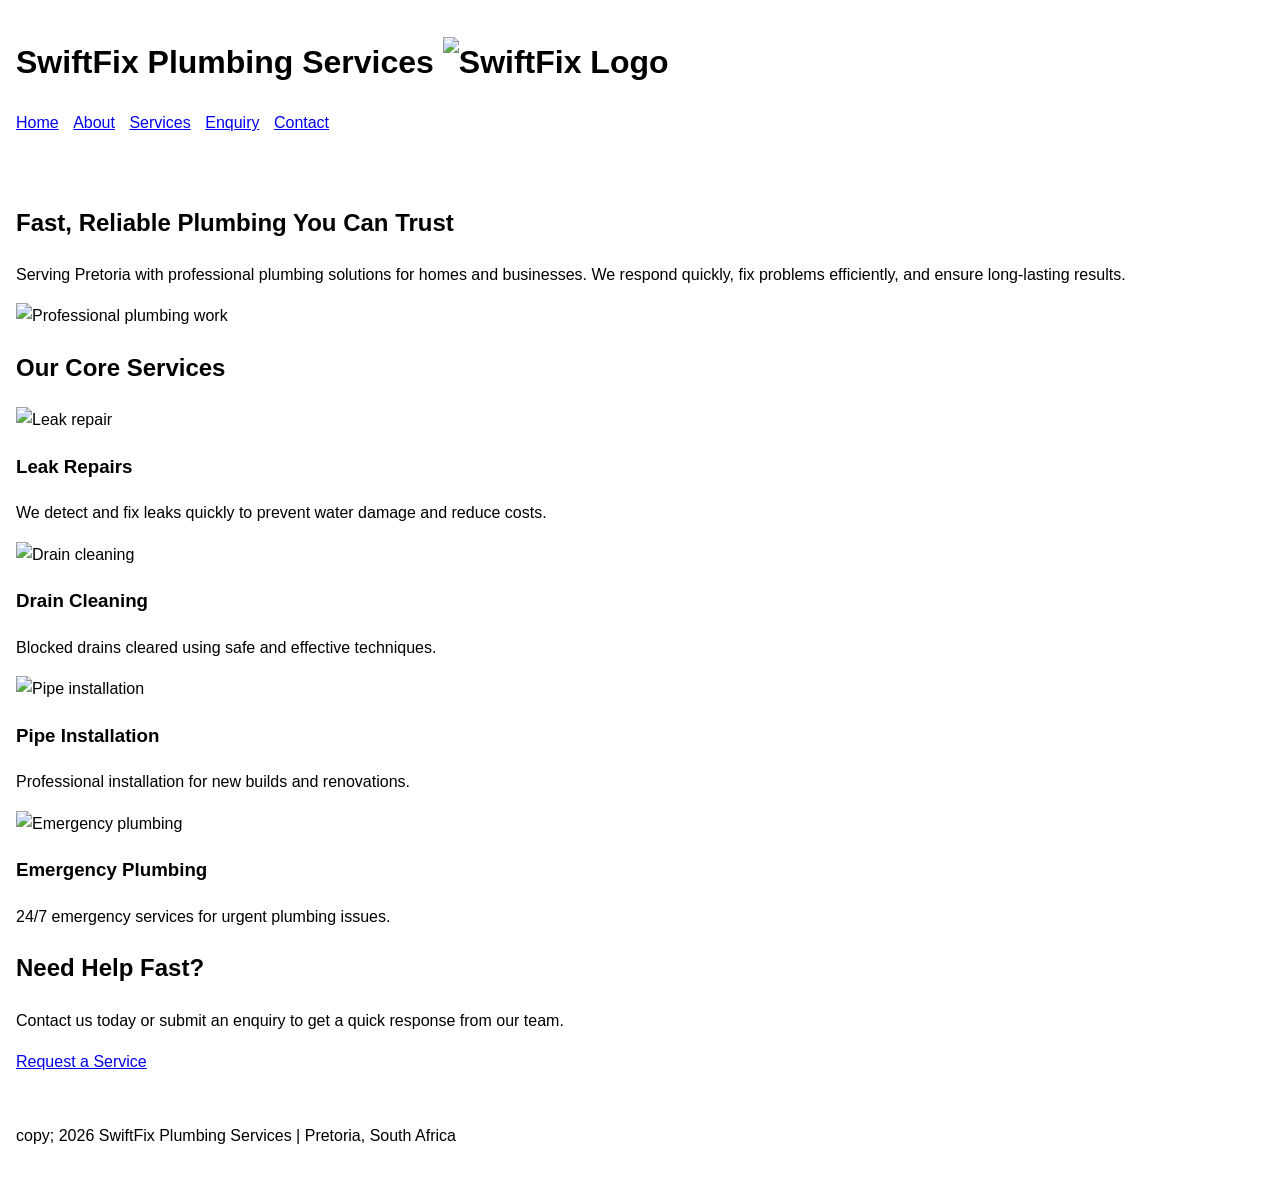
==== index.html @ f09e8095 "second website commit: Add HTML pages, CSS, and JavaScript" ====
<!DOCTYPE html>
<html lang="en">
<head>
    <!-- Meta setup for responsiveness and character encoding -->
    <meta charset="UTF-8">
    <meta name="viewport" content="width=device-width, initial-scale=1.0">
    <title>SwiftFix Plumbing Services</title>
    <!-- CSS will be added in Part 2 -->
    <link rel="stylesheet" href="css/style.css">
</head>

<body>

<!-- ===== HEADER SECTION ===== -->
<header>
    <h1>SwiftFix Plumbing Services <img src="https://images.unsplash.com/photo-1621905251189-08b45d6a269e?w=50&h=50&fit=crop&auto=format" alt="SwiftFix Logo"></h1>
    
    <nav>
        <ul>
            <li><a href="index.html">Home</a></li>
            <li><a href="about.html">About</a></li>
            <li><a href="services.html">Services</a></li>
            <li><a href="enquiry.html">Enquiry</a></li>
            <li><a href="contact.html">Contact</a></li>
        </ul>
    </nav>

</header>

<!-- ===== MAIN CONTENT ===== -->
<main>

    <!-- Hero Section -->
    <section>
        <h2>Fast, Reliable Plumbing You Can Trust</h2>
        <p>Serving Pretoria with professional plumbing solutions for homes and businesses. We respond quickly, fix problems efficiently, and ensure long-lasting results.</p>
        <img src="https://images.unsplash.com/photo-1621905252507-b35492cc74b4?w=600&h=400&fit=crop&auto=format" alt="Professional plumbing work">
    </section>

    <!-- Services Overview -->
    <section>
        <h2>Our Core Services</h2>
        <article>
            <img src="https://images.unsplash.com/photo-1581578731548-c64695cc6952?w=200&h=150&fit=crop&auto=format" alt="Leak repair">
            <h3>Leak Repairs</h3>
            <p>We detect and fix leaks quickly to prevent water damage and reduce costs.</p>
        </article>

        <article>
            <img src="https://images.unsplash.com/photo-1558618047-3c8c76ca7d13?w=200&h=150&fit=crop&auto=format" alt="Drain cleaning">
            <h3>Drain Cleaning</h3>
            <p>Blocked drains cleared using safe and effective techniques.</p>
        </article>

        <article>
            <img src="https://images.unsplash.com/photo-1621905251189-08b45d6a269e?w=200&h=150&fit=crop&auto=format" alt="Pipe installation">
            <h3>Pipe Installation</h3>
            <p>Professional installation for new builds and renovations.</p>
        </article>

        <article>
            <img src="https://images.unsplash.com/photo-1558618666-fcd25c85cd64?w=200&h=150&fit=crop&auto=format" alt="Emergency plumbing">
            <h3>Emergency Plumbing</h3>
            <p>24/7 emergency services for urgent plumbing issues.</p>
        </article>
    </section>

    <!-- Call to Action -->
    <section>
        <h2>Need Help Fast?</h2>
        <p>Contact us today or submit an enquiry to get a quick response from our team.</p>
        <a href="enquiry.html">Request a Service</a>
    </section>

</main>

<!-- ===== FOOTER ===== -->
<footer>
    <p> copy; 2026 SwiftFix Plumbing Services | Pretoria, South Africa</p>
</footer>

<!-- JS will be added in Part 3 -->
<script src="js/script.js"></script>
</body>
</html>
---- css/style.css ----
/* Part 2 will contain full styling. Keeping minimal resets for Part 1 */
* { box-sizing: border-box; }
body { font-family: Arial, sans-serif; margin: 0; line-height: 1.6; }
header, footer { padding: 1rem; }
nav ul { list-style: none; padding: 0; }
nav li { display: inline-block; margin-right: 10px; }
main { padding: 1rem; }
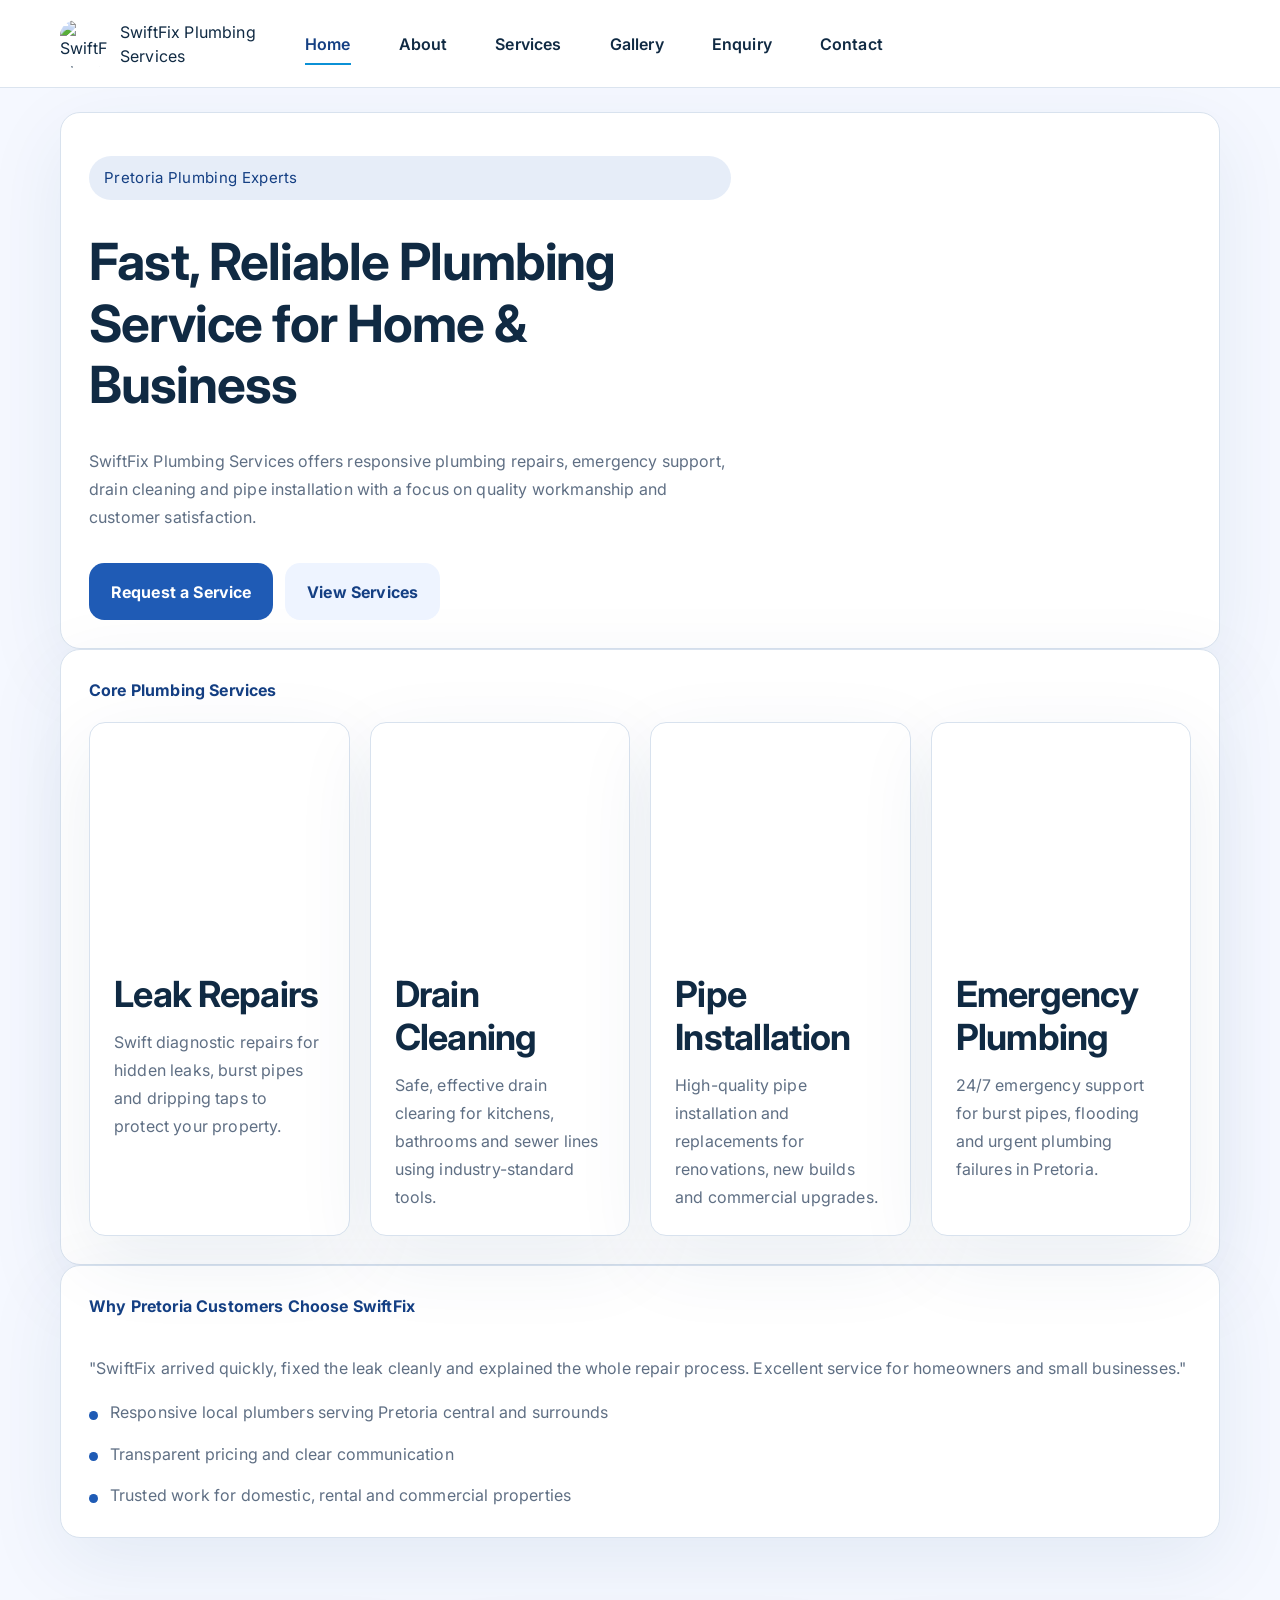
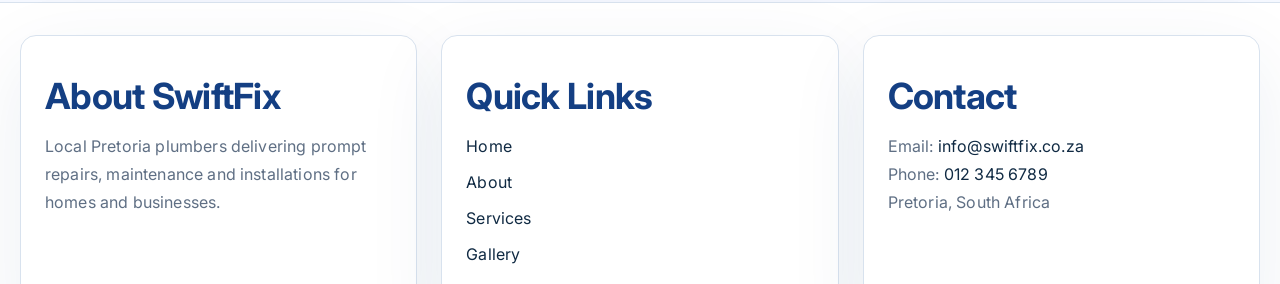
==== commit 02d2a154: "feat(part2): Implement complete CSS styling with responsive design and gallery page Part 2 Requireme" ====
--- a/index.html
+++ b/index.html
@@ -1,85 +1,130 @@
 <!DOCTYPE html>
 <html lang="en">
 <head>
-    <!-- Meta setup for responsiveness and character encoding -->
     <meta charset="UTF-8">
     <meta name="viewport" content="width=device-width, initial-scale=1.0">
-    <title>SwiftFix Plumbing Services</title>
-    <!-- CSS will be added in Part 2 -->
+    <title>SwiftFix Plumbing Services | Pretoria Emergency Plumbers</title>
+    <meta name="description" content="SwiftFix Plumbing Services delivers fast, reliable plumbing repairs, leak detection, and emergency plumbing in Pretoria and surrounding areas.">
+    <meta name="keywords" content="Pretoria plumbing, emergency plumber Pretoria, leak repair, drain cleaning, pipe installation, SwiftFix Plumbing">
     <link rel="stylesheet" href="css/style.css">
 </head>
-
 <body>
-
-<!-- ===== HEADER SECTION ===== -->
-<header>
-    <h1>SwiftFix Plumbing Services <img src="https://images.unsplash.com/photo-1621905251189-08b45d6a269e?w=50&h=50&fit=crop&auto=format" alt="SwiftFix Logo"></h1>
-    
-    <nav>
-        <ul>
-            <li><a href="index.html">Home</a></li>
-            <li><a href="about.html">About</a></li>
-            <li><a href="services.html">Services</a></li>
-            <li><a href="enquiry.html">Enquiry</a></li>
-            <li><a href="contact.html">Contact</a></li>
+<header class="site-header">
+    <div class="header-inner">
+        <div class="brand">
+            <a href="index.html">
+                <img src="https://images.unsplash.com/photo-1621905251189-08b45d6a269e?w=64&h=64&fit=crop&auto=format" alt="SwiftFix Plumbing logo">
+                <span>SwiftFix Plumbing Services</span>
+            </a>
+        </div>
+        <button class="nav-toggle" aria-controls="primary-navigation" aria-expanded="false">
+            <span class="sr-only">Open navigation menu</span>
+            <span class="hamburger"></span>
+        </button>
+        <nav id="primary-navigation" class="primary-navigation" aria-label="Main navigation">
+            <ul>
+                <li><a class="nav-link active" href="index.html">Home</a></li>
+                <li><a class="nav-link" href="about.html">About</a></li>
+                <li><a class="nav-link" href="services.html">Services</a></li>
+                <li><a class="nav-link" href="gallery.html">Gallery</a></li>
+                <li><a class="nav-link" href="enquiry.html">Enquiry</a></li>
+                <li><a class="nav-link" href="contact.html">Contact</a></li>
+            </ul>
+        </nav>
+    </div>
+</header>
+<main class="page-content">
+    <section class="hero">
+        <div class="hero-content">
+            <p class="badge">Pretoria Plumbing Experts</p>
+            <h1>Fast, Reliable Plumbing Service for Home & Business</h1>
+            <p>SwiftFix Plumbing Services offers responsive plumbing repairs, emergency support, drain cleaning and pipe installation with a focus on quality workmanship and customer satisfaction.</p>
+            <div class="hero-actions">
+                <a class="btn" href="enquiry.html">Request a Service</a>
+                <a class="btn-secondary" href="services.html">View Services</a>
+            </div>
+        </div>
+        <div class="hero-visual">
+            <img src="https://images.unsplash.com/photo-1621905252507-b35492cc74b4?w=900&h=700&fit=crop&auto=format"
+                srcset="https://images.unsplash.com/photo-1621905252507-b35492cc74b4?w=480&h=373&fit=crop&auto=format 480w, https://images.unsplash.com/photo-1621905252507-b35492cc74b4?w=900&h=700&fit=crop&auto=format 900w, https://images.unsplash.com/photo-1621905252507-b35492cc74b4?w=1200&h=933&fit=crop&auto=format 1200w"
+                sizes="(max-width: 768px) 100vw, 45vw"
+                alt="Qualified plumbing technician fixing a pipe">
+        </div>
+    </section>
+    <section class="service-cards">
+        <div class="section-title">Core Plumbing Services</div>
+        <div class="grid-2 grid-4">
+            <article class="card">
+                <img src="https://images.unsplash.com/photo-1581578731548-c64695cc6952?w=600&h=400&fit=crop&auto=format"
+                    srcset="https://images.unsplash.com/photo-1581578731548-c64695cc6952?w=400&h=267&fit=crop&auto=format 400w, https://images.unsplash.com/photo-1581578731548-c64695cc6952?w=600&h=400&fit=crop&auto=format 600w, https://images.unsplash.com/photo-1581578731548-c64695cc6952?w=900&h=600&fit=crop&auto=format 900w"
+                    sizes="(max-width: 768px) 100vw, 48vw"
+                    alt="Leak repair specialist inspecting a water pipe">
+                <h3>Leak Repairs</h3>
+                <p>Swift diagnostic repairs for hidden leaks, burst pipes and dripping taps to protect your property.</p>
+            </article>
+            <article class="card">
+                <img src="https://images.unsplash.com/photo-1558618047-3c8c76ca7d13?w=600&h=400&fit=crop&auto=format"
+                    srcset="https://images.unsplash.com/photo-1558618047-3c8c76ca7d13?w=400&h=267&fit=crop&auto=format 400w, https://images.unsplash.com/photo-1558618047-3c8c76ca7d13?w=600&h=400&fit=crop&auto=format 600w, https://images.unsplash.com/photo-1558618047-3c8c76ca7d13?w=900&h=600&fit=crop&auto=format 900w"
+                    sizes="(max-width: 768px) 100vw, 48vw"
+                    alt="Drain cleaning technician using specialised tools">
+                <h3>Drain Cleaning</h3>
+                <p>Safe, effective drain clearing for kitchens, bathrooms and sewer lines using industry-standard tools.</p>
+            </article>
+            <article class="card">
+                <img src="https://images.unsplash.com/photo-1621905251189-08b45d6a269e?w=600&h=400&fit=crop&auto=format"
+                    srcset="https://images.unsplash.com/photo-1621905251189-08b45d6a269e?w=400&h=267&fit=crop&auto=format 400w, https://images.unsplash.com/photo-1621905251189-08b45d6a269e?w=600&h=400&fit=crop&auto=format 600w, https://images.unsplash.com/photo-1621905251189-08b45d6a269e?w=900&h=600&fit=crop&auto=format 900w"
+                    sizes="(max-width: 768px) 100vw, 48vw"
+                    alt="New pipe installation in residential building">
+                <h3>Pipe Installation</h3>
+                <p>High-quality pipe installation and replacements for renovations, new builds and commercial upgrades.</p>
+            </article>
+            <article class="card">
+                <img src="https://images.unsplash.com/photo-1558618666-fcd25c85cd64?w=600&h=400&fit=crop&auto=format"
+                    srcset="https://images.unsplash.com/photo-1558618666-fcd25c85cd64?w=400&h=267&fit=crop&auto=format 400w, https://images.unsplash.com/photo-1558618666-fcd25c85cd64?w=600&h=400&fit=crop&auto=format 600w, https://images.unsplash.com/photo-1558618666-fcd25c85cd64?w=900&h=600&fit=crop&auto=format 900w"
+                    sizes="(max-width: 768px) 100vw, 48vw"
+                    alt="Emergency plumbing van arriving at site">
+                <h3>Emergency Plumbing</h3>
+                <p>24/7 emergency support for burst pipes, flooding and urgent plumbing failures in Pretoria.</p>
+            </article>
+        </div>
+    </section>
+    <section class="highlight-card">
+        <div class="section-title">Why Pretoria Customers Choose SwiftFix</div>
+        <div class="quote-block">
+            <p>"SwiftFix arrived quickly, fixed the leak cleanly and explained the whole repair process. Excellent service for homeowners and small businesses."</p>
+        </div>
+        <ul class="feature-list">
+            <li>Responsive local plumbers serving Pretoria central and surrounds</li>
+            <li>Transparent pricing and clear communication</li>
+            <li>Trusted work for domestic, rental and commercial properties</li>
         </ul>
-    </nav>
-
-</header>
-
-<!-- ===== MAIN CONTENT ===== -->
-<main>
-
-    <!-- Hero Section -->
-    <section>
-        <h2>Fast, Reliable Plumbing You Can Trust</h2>
-        <p>Serving Pretoria with professional plumbing solutions for homes and businesses. We respond quickly, fix problems efficiently, and ensure long-lasting results.</p>
-        <img src="https://images.unsplash.com/photo-1621905252507-b35492cc74b4?w=600&h=400&fit=crop&auto=format" alt="Professional plumbing work">
     </section>
-
-    <!-- Services Overview -->
-    <section>
-        <h2>Our Core Services</h2>
-        <article>
-            <img src="https://images.unsplash.com/photo-1581578731548-c64695cc6952?w=200&h=150&fit=crop&auto=format" alt="Leak repair">
-            <h3>Leak Repairs</h3>
-            <p>We detect and fix leaks quickly to prevent water damage and reduce costs.</p>
-        </article>
-
-        <article>
-            <img src="https://images.unsplash.com/photo-1558618047-3c8c76ca7d13?w=200&h=150&fit=crop&auto=format" alt="Drain cleaning">
-            <h3>Drain Cleaning</h3>
-            <p>Blocked drains cleared using safe and effective techniques.</p>
-        </article>
-
-        <article>
-            <img src="https://images.unsplash.com/photo-1621905251189-08b45d6a269e?w=200&h=150&fit=crop&auto=format" alt="Pipe installation">
-            <h3>Pipe Installation</h3>
-            <p>Professional installation for new builds and renovations.</p>
-        </article>
-
-        <article>
-            <img src="https://images.unsplash.com/photo-1558618666-fcd25c85cd64?w=200&h=150&fit=crop&auto=format" alt="Emergency plumbing">
-            <h3>Emergency Plumbing</h3>
-            <p>24/7 emergency services for urgent plumbing issues.</p>
-        </article>
-    </section>
-
-    <!-- Call to Action -->
-    <section>
-        <h2>Need Help Fast?</h2>
-        <p>Contact us today or submit an enquiry to get a quick response from our team.</p>
-        <a href="enquiry.html">Request a Service</a>
-    </section>
-
 </main>
-
-<!-- ===== FOOTER ===== -->
-<footer>
-    <p> copy; 2026 SwiftFix Plumbing Services | Pretoria, South Africa</p>
+<footer class="site-footer">
+    <div class="footer-grid">
+        <div class="footer-column">
+            <h3>About SwiftFix</h3>
+            <p>Local Pretoria plumbers delivering prompt repairs, maintenance and installations for homes and businesses.</p>
+        </div>
+        <div class="footer-column">
+            <h3>Quick Links</h3>
+            <ul>
+                <li><a href="index.html">Home</a></li>
+                <li><a href="about.html">About</a></li>
+                <li><a href="services.html">Services</a></li>
+                <li><a href="gallery.html">Gallery</a></li>
+                <li><a href="enquiry.html">Enquiry</a></li>
+            </ul>
+        </div>
+        <div class="footer-column">
+            <h3>Contact</h3>
+            <p>Email: <a href="mailto:info@swiftfix.co.za">info@swiftfix.co.za</a></p>
+            <p>Phone: <a href="tel:+27123456789">012 345 6789</a></p>
+            <p>Pretoria, South Africa</p>
+        </div>
+    </div>
+    <p class="footer-note">&copy; 2026 SwiftFix Plumbing Services. All rights reserved.</p>
 </footer>
-
-<!-- JS will be added in Part 3 -->
 <script src="js/script.js"></script>
 </body>
 </html>
--- a/css/style.css
+++ b/css/style.css
@@ -1,7 +1,881 @@
-/* Part 2 will contain full styling. Keeping minimal resets for Part 1 */
-* { box-sizing: border-box; }
-body { font-family: Arial, sans-serif; margin: 0; line-height: 1.6; }
-header, footer { padding: 1rem; }
-nav ul { list-style: none; padding: 0; }
-nav li { display: inline-block; margin-right: 10px; }
-main { padding: 1rem; }
+﻿@import url('https://fonts.googleapis.com/css2?family=Inter:wght@400;500;600;700;800&display=swap');
+
+/* ====== Base Reset & Root Variables ====== */
+*, *::before, *::after {
+  box-sizing: border-box;
+}
+
+:root {
+  --font-sans: 'Inter', system-ui, -apple-system, BlinkMacSystemFont, 'Segoe UI', sans-serif;
+  --font-heading: 'Inter', system-ui, -apple-system, BlinkMacSystemFont, 'Segoe UI', sans-serif;
+  --background: #f5f8ff;
+  --surface: #ffffff;
+  --surface-soft: #edf2fb;
+  --primary: #1f5bb5;
+  --primary-dark: #143f83;
+  --accent: #0b91d6;
+  --text: #102a43;
+  --muted: #5f6f84;
+  --border: #d8e2ee;
+  --shadow: 0 24px 80px rgba(15, 58, 120, 0.08);
+  --radius: 1.25rem;
+  --transition: 0.25s ease;
+}
+
+html {
+  font-size: 100%;
+  scroll-behavior: smooth;
+}
+
+body {
+  margin: 0;
+  min-height: 100vh;
+  font-family: var(--font-sans);
+  font-size: 1rem;
+  line-height: 1.5;
+  color: var(--text);
+  background: var(--background);
+}
+
+img, picture, video {
+  max-width: 100%;
+  display: block;
+}
+
+a {
+  color: var(--primary);
+  text-decoration: none;
+  transition: color var(--transition);
+}
+
+a:hover, a:focus-visible {
+  color: var(--accent);
+  outline: none;
+}
+
+button, input, select, textarea {
+  font: inherit;
+  color: inherit;
+}
+
+button {
+  cursor: pointer;
+}
+
+ul, ol {
+  margin: 0;
+  padding: 0;
+  list-style: none;
+}
+
+/* ====== Typography ====== */
+body {
+  font-size: 1rem;
+  letter-spacing: 0.01em;
+}
+
+h1, h2, h3, h4, h5, h6 {
+  margin: 0;
+  font-family: var(--font-heading);
+  line-height: 1.2;
+  letter-spacing: -0.02em;
+}
+
+h1 {
+  font-size: clamp(2.4rem, 4vw, 3.8rem);
+}
+
+h2 {
+  font-size: clamp(2rem, 3.5vw, 3rem);
+}
+
+h3 {
+  font-size: clamp(1.65rem, 3vw, 2.25rem);
+}
+
+h4 {
+  font-size: clamp(1.35rem, 2.5vw, 1.75rem);
+}
+
+p, li {
+  font-size: 1rem;
+  line-height: 1.75;
+  color: var(--muted);
+}
+
+strong, b {
+  color: var(--text);
+}
+
+/* ====== Layout Structure ====== */
+.page-content {
+  max-width: 1200px;
+  margin: 0 auto;
+  padding: 1.5rem 1.25rem 4rem;
+}
+
+.sr-only {
+  position: absolute;
+  width: 1px;
+  height: 1px;
+  padding: 0;
+  margin: -1px;
+  overflow: hidden;
+  clip: rect(0, 0, 0, 0);
+  white-space: nowrap;
+  border: 0;
+}
+
+.site-header {
+  position: sticky;
+  top: 0;
+  z-index: 1000;
+  background: rgba(255, 255, 255, 0.96);
+  border-bottom: 1px solid rgba(216, 226, 238, 0.9);
+  -webkit-backdrop-filter: blur(10px);
+  backdrop-filter: blur(10px);
+}
+
+.header-inner {
+  position: relative;
+  display: flex;
+  align-items: center;
+  justify-content: space-between;
+  gap: 1rem;
+  max-width: 1200px;
+  margin: 0 auto;
+  padding: 1rem 1.25rem;
+}
+
+.brand a {
+  display: inline-flex;
+  align-items: center;
+  gap: 0.75rem;
+  color: var(--text);
+}
+
+.brand img {
+  width: 3rem;
+  height: 3rem;
+  border-radius: 1rem;
+  object-fit: cover;
+}
+
+.nav-toggle {
+  display: inline-flex;
+  align-items: center;
+  justify-content: center;
+  border: none;
+  background: transparent;
+  width: 3rem;
+  height: 3rem;
+  color: var(--text);
+}
+
+.hamburger,
+.hamburger::before,
+.hamburger::after {
+  content: '';
+  display: block;
+  width: 1.5rem;
+  height: 2px;
+  background: currentColor;
+  transition: transform var(--transition), opacity var(--transition);
+}
+
+.hamburger::before,
+.hamburger::after {
+  position: relative;
+}
+
+.hamburger::before {
+  top: -0.45rem;
+}
+
+.hamburger::after {
+  top: 0.35rem;
+}
+
+.nav-toggle[aria-expanded='true'] .hamburger {
+  transform: rotate(45deg);
+}
+
+.nav-toggle[aria-expanded='true'] .hamburger::before {
+  opacity: 0;
+}
+
+.nav-toggle[aria-expanded='true'] .hamburger::after {
+  transform: rotate(90deg);
+}
+
+.primary-navigation {
+  position: absolute;
+  top: 100%;
+  right: 0;
+  left: 0;
+  bottom: auto;
+  width: 100%;
+  z-index: 1001;
+  background: var(--surface);
+  border-top: 1px solid var(--border);
+  max-height: 0;
+  overflow: hidden;
+  transition: max-height var(--transition), box-shadow var(--transition);
+}
+
+.primary-navigation.open {
+  max-height: 100vh;
+  box-shadow: 0 24px 48px rgba(15, 58, 120, 0.08);
+}
+
+.primary-navigation ul {
+  display: grid;
+  gap: 0.5rem;
+  padding: 1rem 1.25rem;
+}
+
+.nav-link {
+  display: block;
+  position: relative;
+  padding: 0.85rem 1rem;
+  border-radius: 1rem;
+  color: var(--text);
+  font-weight: 600;
+  transition: background var(--transition), color var(--transition);
+}
+
+.nav-link::after {
+  content: '';
+  position: absolute;
+  bottom: 0.4rem;
+  left: 1rem;
+  width: 0;
+  height: 2px;
+  background: var(--accent);
+  transition: width var(--transition);
+}
+
+.nav-link:hover,
+.nav-link:focus {
+  background: var(--background);
+}
+
+.nav-link:hover::after,
+.nav-link:focus::after,
+.nav-link.active::after {
+  width: calc(100% - 2rem);
+}
+
+.nav-link.active {
+  color: var(--primary-dark);
+}
+
+.hero,
+.form-section,
+.info-section,
+.gallery-section,
+.service-cards,
+.highlight-card {
+  background: var(--surface);
+  border-radius: var(--radius);
+  border: 1px solid var(--border);
+  box-shadow: var(--shadow);
+  padding: 1.75rem;
+}
+
+.hero {
+  display: grid;
+  gap: 2rem;
+}
+
+.hero-content {
+  display: grid;
+  gap: 1rem;
+}
+
+.hero .badge {
+  display: inline-flex;
+  align-items: center;
+  gap: 0.5rem;
+  background: rgba(14, 82, 186, 0.1);
+  color: var(--primary-dark);
+  padding: 0.55rem 0.95rem;
+  border-radius: 999px;
+  font-size: 0.94rem;
+  letter-spacing: 0.02em;
+}
+
+.hero-actions {
+  display: flex;
+  flex-wrap: wrap;
+  gap: 0.75rem;
+}
+
+.hero-visual {
+  border-radius: 1rem;
+  overflow: hidden;
+  min-height: 18rem;
+}
+
+.hero-visual img {
+  width: 100%;
+  height: 100%;
+  object-fit: cover;
+}
+
+.section-title {
+  display: inline-block;
+  margin-bottom: 1.25rem;
+  color: var(--primary-dark);
+  font-weight: 700;
+}
+
+.grid-2,
+.grid-3,
+.grid-4 {
+  display: grid;
+  gap: 1.25rem;
+}
+
+.grid-2 {
+  grid-template-columns: 1fr;
+}
+
+.grid-3 {
+  grid-template-columns: 1fr;
+}
+
+.grid-4 {
+  grid-template-columns: 1fr;
+}
+
+.card,
+.service-card,
+.footer-column {
+  background: var(--surface);
+  border-radius: 1rem;
+  border: 1px solid var(--border);
+  box-shadow: var(--shadow);
+  padding: 1.5rem;
+}
+
+.card img,
+.service-card img,
+.footer-column img {
+  width: 100%;
+  border-radius: 1rem;
+}
+
+.card h3,
+.footer-column h3 {
+  margin-top: 0.95rem;
+  margin-bottom: 0.75rem;
+}
+
+.card p,
+.footer-column p,
+.footer-column li,
+.service-card p {
+  margin: 0;
+}
+
+.card:hover,
+.service-card:hover {
+  transform: translateY(-2px);
+  box-shadow: 0 30px 90px rgba(15, 58, 120, 0.12);
+}
+
+.feature-list {
+  display: grid;
+  gap: 0.85rem;
+}
+
+.feature-list li {
+  position: relative;
+  padding-left: 1.3rem;
+}
+
+.feature-list li::before {
+  content: '';
+  position: absolute;
+  left: 0;
+  top: 0.8rem;
+  width: 0.55rem;
+  height: 0.55rem;
+  background: var(--primary);
+  border-radius: 50%;
+}
+
+.btn,
+.btn-secondary {
+  display: inline-flex;
+  align-items: center;
+  justify-content: center;
+  gap: 0.5rem;
+  border-radius: 0.95rem;
+  border: 1px solid transparent;
+  padding: 0.95rem 1.3rem;
+  font-weight: 700;
+  transition: transform var(--transition), background var(--transition), box-shadow var(--transition);
+}
+
+.btn {
+  background: var(--primary);
+  color: #fff;
+}
+
+.btn-secondary {
+  background: #eef4ff;
+  color: var(--primary-dark);
+}
+
+.btn:hover,
+.btn:focus-visible,
+.btn-secondary:hover,
+.btn-secondary:focus-visible {
+  transform: translateY(-1px);
+  box-shadow: 0 18px 40px rgba(31, 91, 181, 0.16);
+}
+
+/* ====== Form & Input Styles ====== */
+.form-group {
+  display: grid;
+  gap: 0.65rem;
+  margin-bottom: 1rem;
+}
+
+label {
+  font-weight: 600;
+  color: var(--text);
+}
+
+input[type='text'],
+input[type='email'],
+input[type='tel'],
+select,
+textarea {
+  width: 100%;
+  min-height: 3rem;
+  padding: 1rem 1rem;
+  border-radius: 0.95rem;
+  border: 1px solid var(--border);
+  background: #f8fbff;
+  transition: border-color var(--transition), box-shadow var(--transition);
+}
+
+textarea {
+  min-height: 12rem;
+  resize: vertical;
+}
+
+input:focus,
+select:focus,
+textarea:focus {
+  outline: none;
+  border-color: var(--accent);
+  box-shadow: 0 0 0 4px rgba(11, 145, 214, 0.12);
+  background: #fff;
+}
+
+.checkbox-group {
+  display: flex;
+  align-items: center;
+  gap: 0.85rem;
+}
+
+.input-error {
+  display: none;
+  color: var(--danger);
+  font-size: 0.95rem;
+}
+
+.input-error.active {
+  display: block;
+}
+
+.form-feedback {
+  display: none;
+  border-radius: 0.95rem;
+  padding: 1rem 1rem;
+  margin-top: 1rem;
+  font-weight: 600;
+}
+
+.form-feedback.success {
+  display: block;
+  background: #e6f4ea;
+  color: #1d6f35;
+  border: 1px solid #badbcc;
+}
+
+.form-feedback.error {
+  display: block;
+  background: #fff1f0;
+  color: #842029;
+  border: 1px solid #f5c2c7;
+}
+
+/* ====== Gallery Styling ====== */
+.gallery-grid {
+  display: grid;
+  grid-template-columns: 1fr;
+  gap: 1rem;
+}
+
+.gallery-card {
+  position: relative;
+  overflow: hidden;
+  border: 1px solid var(--border);
+  border-radius: 1rem;
+  min-height: 16rem;
+  background: #fff;
+  transition: transform var(--transition), box-shadow var(--transition), border-color var(--transition);
+}
+
+.gallery-card:hover,
+.gallery-card:focus-visible {
+  transform: translateY(-3px);
+  box-shadow: 0 30px 80px rgba(15, 58, 120, 0.12);
+  border-color: rgba(15, 58, 120, 0.12);
+}
+
+.gallery-card::after {
+  content: 'View image';
+  position: absolute;
+  inset: 0;
+  display: flex;
+  align-items: flex-end;
+  justify-content: center;
+  padding: 1rem;
+  background: linear-gradient(180deg, rgba(0,0,0,0) 40%, rgba(0,0,0,0.55) 100%);
+  color: #fff;
+  font-weight: 700;
+  opacity: 0;
+  transition: opacity var(--transition);
+}
+
+.gallery-card:hover::after,
+.gallery-card:focus-visible::after {
+  opacity: 1;
+}
+
+.lightbox {
+  position: fixed;
+  inset: 0;
+  display: flex;
+  align-items: center;
+  justify-content: center;
+  background: rgba(4, 20, 49, 0.92);
+  padding: 1.5rem;
+  visibility: hidden;
+  opacity: 0;
+  transition: opacity var(--transition), visibility var(--transition);
+  z-index: 1100;
+}
+
+.lightbox.open {
+  visibility: visible;
+  opacity: 1;
+}
+
+.lightbox-content {
+  position: relative;
+  width: min(95vw, 1000px);
+  max-height: 90vh;
+  display: grid;
+  gap: 1rem;
+}
+
+.lightbox-image {
+  width: 100%;
+  height: auto;
+  border-radius: 1rem;
+}
+
+.lightbox-caption {
+  color: #fff;
+  text-align: center;
+  font-size: 1rem;
+}
+
+.lightbox-close,
+.lightbox-prev,
+.lightbox-next {
+  position: absolute;
+  width: 3rem;
+  height: 3rem;
+  border-radius: 50%;
+  border: none;
+  background: rgba(255,255,255,0.18);
+  color: #fff;
+  display: inline-flex;
+  align-items: center;
+  justify-content: center;
+  transition: background var(--transition);
+}
+
+.lightbox-close {
+  top: -1rem;
+  right: -1rem;
+}
+
+.lightbox-prev {
+  left: -1rem;
+  top: 50%;
+  transform: translateY(-50%);
+}
+
+.lightbox-next {
+  right: -1rem;
+  top: 50%;
+  transform: translateY(-50%);
+}
+
+.lightbox-close:hover,
+.lightbox-prev:hover,
+.lightbox-next:hover {
+  background: rgba(255,255,255,0.28);
+}
+
+/* ====== Footer Styling ====== */
+.site-footer {
+  background: var(--surface);
+  border-top: 1px solid var(--border);
+  color: var(--muted);
+  padding: 2rem 1.25rem 3rem;
+}
+
+.footer-grid {
+  display: grid;
+  gap: 1.5rem;
+}
+
+.footer-column h3 {
+  margin-bottom: 0.85rem;
+  color: var(--primary-dark);
+}
+
+.footer-column p,
+.footer-column li {
+  margin: 0;
+  color: var(--muted);
+}
+
+.footer-column ul {
+  display: grid;
+  gap: 0.5rem;
+}
+
+.footer-column a {
+  color: var(--text);
+}
+
+.footer-note {
+  margin-top: 1.75rem;
+  font-size: 0.94rem;
+  text-align: center;
+  color: var(--muted);
+}
+
+/* ====== Utility classes ====== */
+.text-center {
+  text-align: center;
+}
+
+.hidden {
+  display: none !important;
+}
+
+#debug-panel {
+  position: fixed;
+  inset: auto 0 0 0;
+  z-index: 2000;
+  background: rgba(0, 0, 0, 0.82);
+  color: #f8fafc;
+  font-size: 0.85rem;
+  padding: 0.85rem 1rem;
+  max-height: 8rem;
+  overflow-y: auto;
+  border-top: 1px solid rgba(255, 255, 255, 0.12);
+}
+
+#debug-panel strong {
+  display: block;
+  margin-bottom: 0.35rem;
+  color: #d0ebff;
+}
+
+#debug-panel ul {
+  margin: 0;
+  padding-left: 1.1rem;
+}
+
+#debug-panel li {
+  margin-bottom: 0.35rem;
+  line-height: 1.3;
+}
+
+.empty-state {
+  display: none;
+  padding: 1rem 1rem;
+  border-radius: 1rem;
+  background: rgba(14, 82, 186, 0.08);
+  color: var(--primary-dark);
+}
+
+.empty-state.visible {
+  display: block;
+}
+
+/* ====== Responsive Breakpoints ====== */
+/* Mobile layout: max-width 767px */
+@media screen and (max-width: 767px) {
+  .header-inner {
+    padding: 1rem;
+  }
+
+  .primary-navigation {
+    position: absolute;
+    top: 100%;
+    right: 0;
+    left: 0;
+    bottom: auto;
+    max-height: 0;
+  }
+
+  .primary-navigation.open {
+    max-height: 100vh;
+    box-shadow: 0 24px 48px rgba(15, 58, 120, 0.08);
+  }
+
+  .grid-2,
+  .grid-3,
+  .grid-4,
+  .gallery-grid,
+  .footer-grid {
+    grid-template-columns: 1fr;
+  }
+
+  .hero {
+    padding-bottom: 0;
+  }
+
+  .hero h1 {
+    font-size: clamp(2rem, 8vw, 2.8rem);
+  }
+
+  .hero-visual {
+    min-height: 16rem;
+  }
+
+  .form-layout,
+  .map-contact {
+    display: grid;
+    gap: 1.5rem;
+  }
+
+  .hero-actions {
+    flex-direction: column;
+  }
+}
+
+/* Tablet layout: 768px to 1023px */
+@media screen and (min-width: 768px) and (max-width: 1023px) {
+  .primary-navigation {
+    position: absolute;
+    top: 100%;
+    right: 0;
+    left: 0;
+    bottom: auto;
+  }
+
+  .header-inner {
+    padding: 1rem 1.25rem;
+  }
+
+  .grid-2 {
+    grid-template-columns: repeat(2, minmax(0, 1fr));
+  }
+
+  .grid-3 {
+    grid-template-columns: repeat(2, minmax(0, 1fr));
+  }
+
+  .gallery-grid {
+    grid-template-columns: repeat(2, minmax(0, 1fr));
+  }
+
+  .footer-grid {
+    grid-template-columns: repeat(2, minmax(0, 1fr));
+  }
+
+  .hero {
+    grid-template-columns: 1.1fr 0.9fr;
+    align-items: center;
+  }
+
+  .form-layout,
+  .map-contact {
+    grid-template-columns: 1.1fr 0.9fr;
+    gap: 1.5rem;
+  }
+
+  h1 {
+    font-size: clamp(2.4rem, 5vw, 3.4rem);
+  }
+}
+
+/* Desktop layout: min-width 1024px */
+@media screen and (min-width: 1024px) {
+  .primary-navigation {
+    position: static;
+    inset: auto;
+    max-height: none;
+    border-top: none;
+    box-shadow: none;
+    background: transparent;
+  }
+
+  .primary-navigation ul {
+    display: flex;
+    align-items: center;
+    gap: 1rem;
+    padding: 0;
+  }
+
+  .nav-toggle {
+    display: none;
+  }
+
+  .grid-2 {
+    grid-template-columns: repeat(2, minmax(0, 1fr));
+  }
+
+  .grid-3 {
+    grid-template-columns: repeat(3, minmax(0, 1fr));
+  }
+
+  .grid-4 {
+    grid-template-columns: repeat(4, minmax(0, 1fr));
+  }
+
+  .gallery-grid {
+    grid-template-columns: repeat(3, minmax(0, 1fr));
+  }
+
+  .footer-grid {
+    grid-template-columns: repeat(3, minmax(0, 1fr));
+  }
+
+  .hero {
+    grid-template-columns: 1.2fr 0.8fr;
+  }
+
+  .form-layout {
+    grid-template-columns: 1.3fr 0.7fr;
+  }
+
+  .map-contact {
+    grid-template-columns: 1.2fr 0.8fr;
+  }
+}
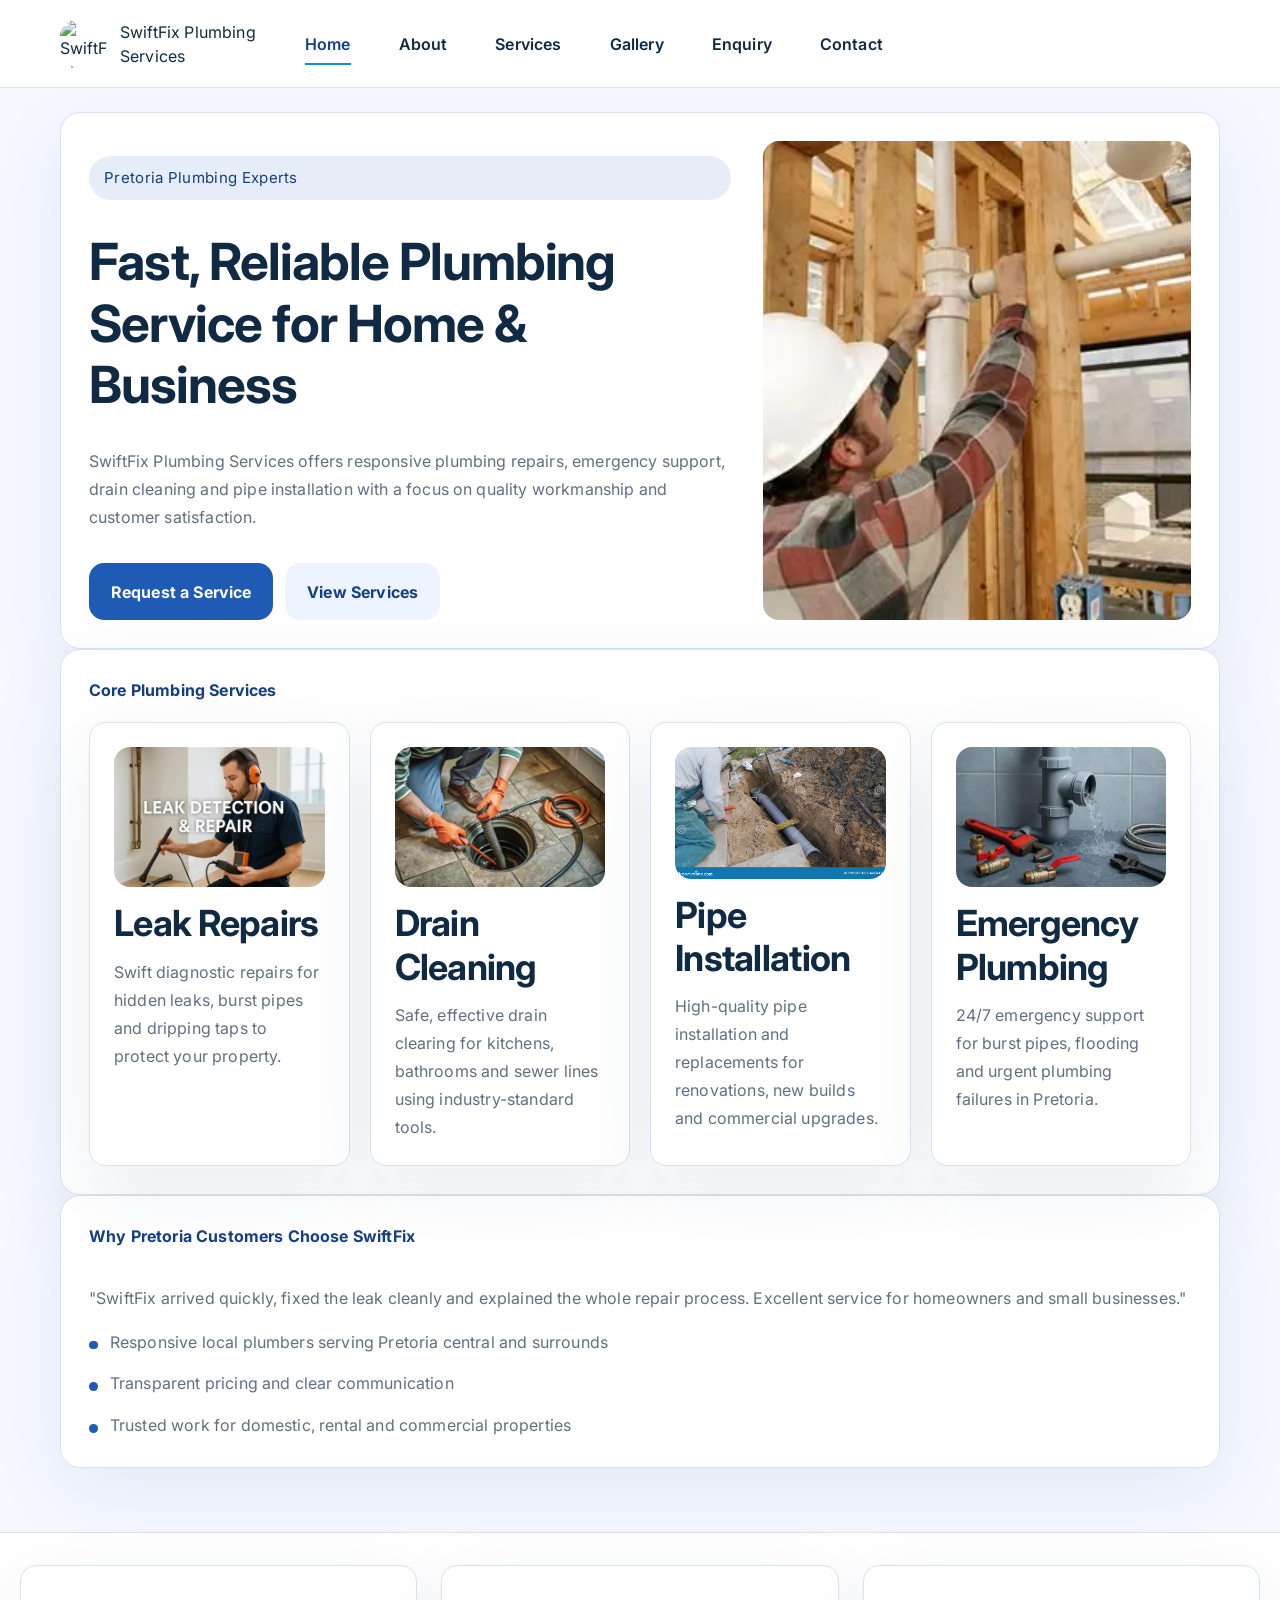
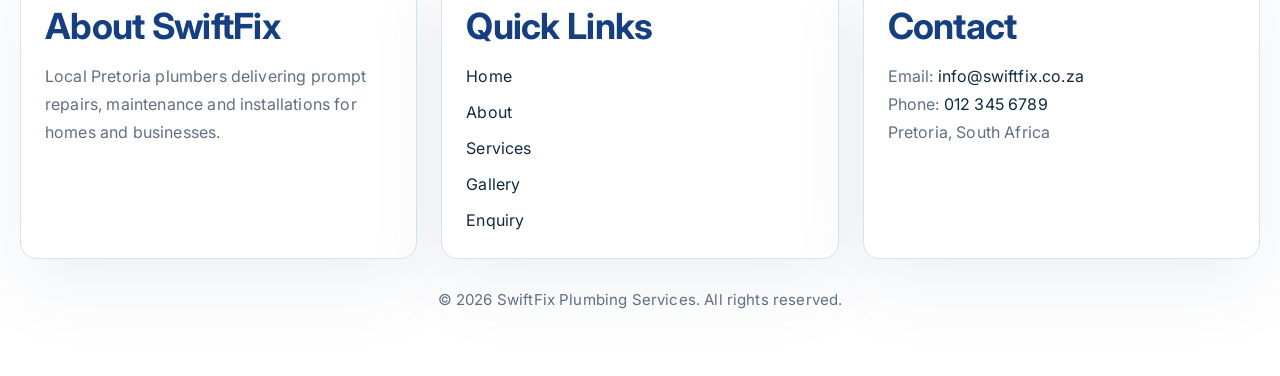
==== commit f3a5b433: "Replace external Unsplash images with local images folder assets and align site visuals with plumbin" ====
--- a/index.html
+++ b/index.html
@@ -45,43 +45,33 @@
             </div>
         </div>
         <div class="hero-visual">
-            <img src="https://images.unsplash.com/photo-1621905252507-b35492cc74b4?w=900&h=700&fit=crop&auto=format"
-                srcset="https://images.unsplash.com/photo-1621905252507-b35492cc74b4?w=480&h=373&fit=crop&auto=format 480w, https://images.unsplash.com/photo-1621905252507-b35492cc74b4?w=900&h=700&fit=crop&auto=format 900w, https://images.unsplash.com/photo-1621905252507-b35492cc74b4?w=1200&h=933&fit=crop&auto=format 1200w"
-                sizes="(max-width: 768px) 100vw, 45vw"
-                alt="Qualified plumbing technician fixing a pipe">
+            <img src="images/plumber%20installing%20new%20pipes%20during%20renovation.webp"
+                alt="Plumber installing new pipes during renovation">
         </div>
     </section>
     <section class="service-cards">
         <div class="section-title">Core Plumbing Services</div>
         <div class="grid-2 grid-4">
             <article class="card">
-                <img src="https://images.unsplash.com/photo-1581578731548-c64695cc6952?w=600&h=400&fit=crop&auto=format"
-                    srcset="https://images.unsplash.com/photo-1581578731548-c64695cc6952?w=400&h=267&fit=crop&auto=format 400w, https://images.unsplash.com/photo-1581578731548-c64695cc6952?w=600&h=400&fit=crop&auto=format 600w, https://images.unsplash.com/photo-1581578731548-c64695cc6952?w=900&h=600&fit=crop&auto=format 900w"
-                    sizes="(max-width: 768px) 100vw, 48vw"
+                <img src="images/Leak%20Detection%20%26%20Repai.webp"
                     alt="Leak repair specialist inspecting a water pipe">
                 <h3>Leak Repairs</h3>
                 <p>Swift diagnostic repairs for hidden leaks, burst pipes and dripping taps to protect your property.</p>
             </article>
             <article class="card">
-                <img src="https://images.unsplash.com/photo-1558618047-3c8c76ca7d13?w=600&h=400&fit=crop&auto=format"
-                    srcset="https://images.unsplash.com/photo-1558618047-3c8c76ca7d13?w=400&h=267&fit=crop&auto=format 400w, https://images.unsplash.com/photo-1558618047-3c8c76ca7d13?w=600&h=400&fit=crop&auto=format 600w, https://images.unsplash.com/photo-1558618047-3c8c76ca7d13?w=900&h=600&fit=crop&auto=format 900w"
-                    sizes="(max-width: 768px) 100vw, 48vw"
+                <img src="images/drain-cleaning.webp"
                     alt="Drain cleaning technician using specialised tools">
                 <h3>Drain Cleaning</h3>
                 <p>Safe, effective drain clearing for kitchens, bathrooms and sewer lines using industry-standard tools.</p>
             </article>
             <article class="card">
-                <img src="https://images.unsplash.com/photo-1621905251189-08b45d6a269e?w=600&h=400&fit=crop&auto=format"
-                    srcset="https://images.unsplash.com/photo-1621905251189-08b45d6a269e?w=400&h=267&fit=crop&auto=format 400w, https://images.unsplash.com/photo-1621905251189-08b45d6a269e?w=600&h=400&fit=crop&auto=format 600w, https://images.unsplash.com/photo-1621905251189-08b45d6a269e?w=900&h=600&fit=crop&auto=format 900w"
-                    sizes="(max-width: 768px) 100vw, 48vw"
-                    alt="New pipe installation in residential building">
+                <img src="images/pipe-intallation.webp"
+                    alt="Plumber installing new copper pipes during renovation">
                 <h3>Pipe Installation</h3>
                 <p>High-quality pipe installation and replacements for renovations, new builds and commercial upgrades.</p>
             </article>
             <article class="card">
-                <img src="https://images.unsplash.com/photo-1558618666-fcd25c85cd64?w=600&h=400&fit=crop&auto=format"
-                    srcset="https://images.unsplash.com/photo-1558618666-fcd25c85cd64?w=400&h=267&fit=crop&auto=format 400w, https://images.unsplash.com/photo-1558618666-fcd25c85cd64?w=600&h=400&fit=crop&auto=format 600w, https://images.unsplash.com/photo-1558618666-fcd25c85cd64?w=900&h=600&fit=crop&auto=format 900w"
-                    sizes="(max-width: 768px) 100vw, 48vw"
+                <img src="images/Emergency%20Plumbing.webp"
                     alt="Emergency plumbing van arriving at site">
                 <h3>Emergency Plumbing</h3>
                 <p>24/7 emergency support for burst pipes, flooding and urgent plumbing failures in Pretoria.</p>
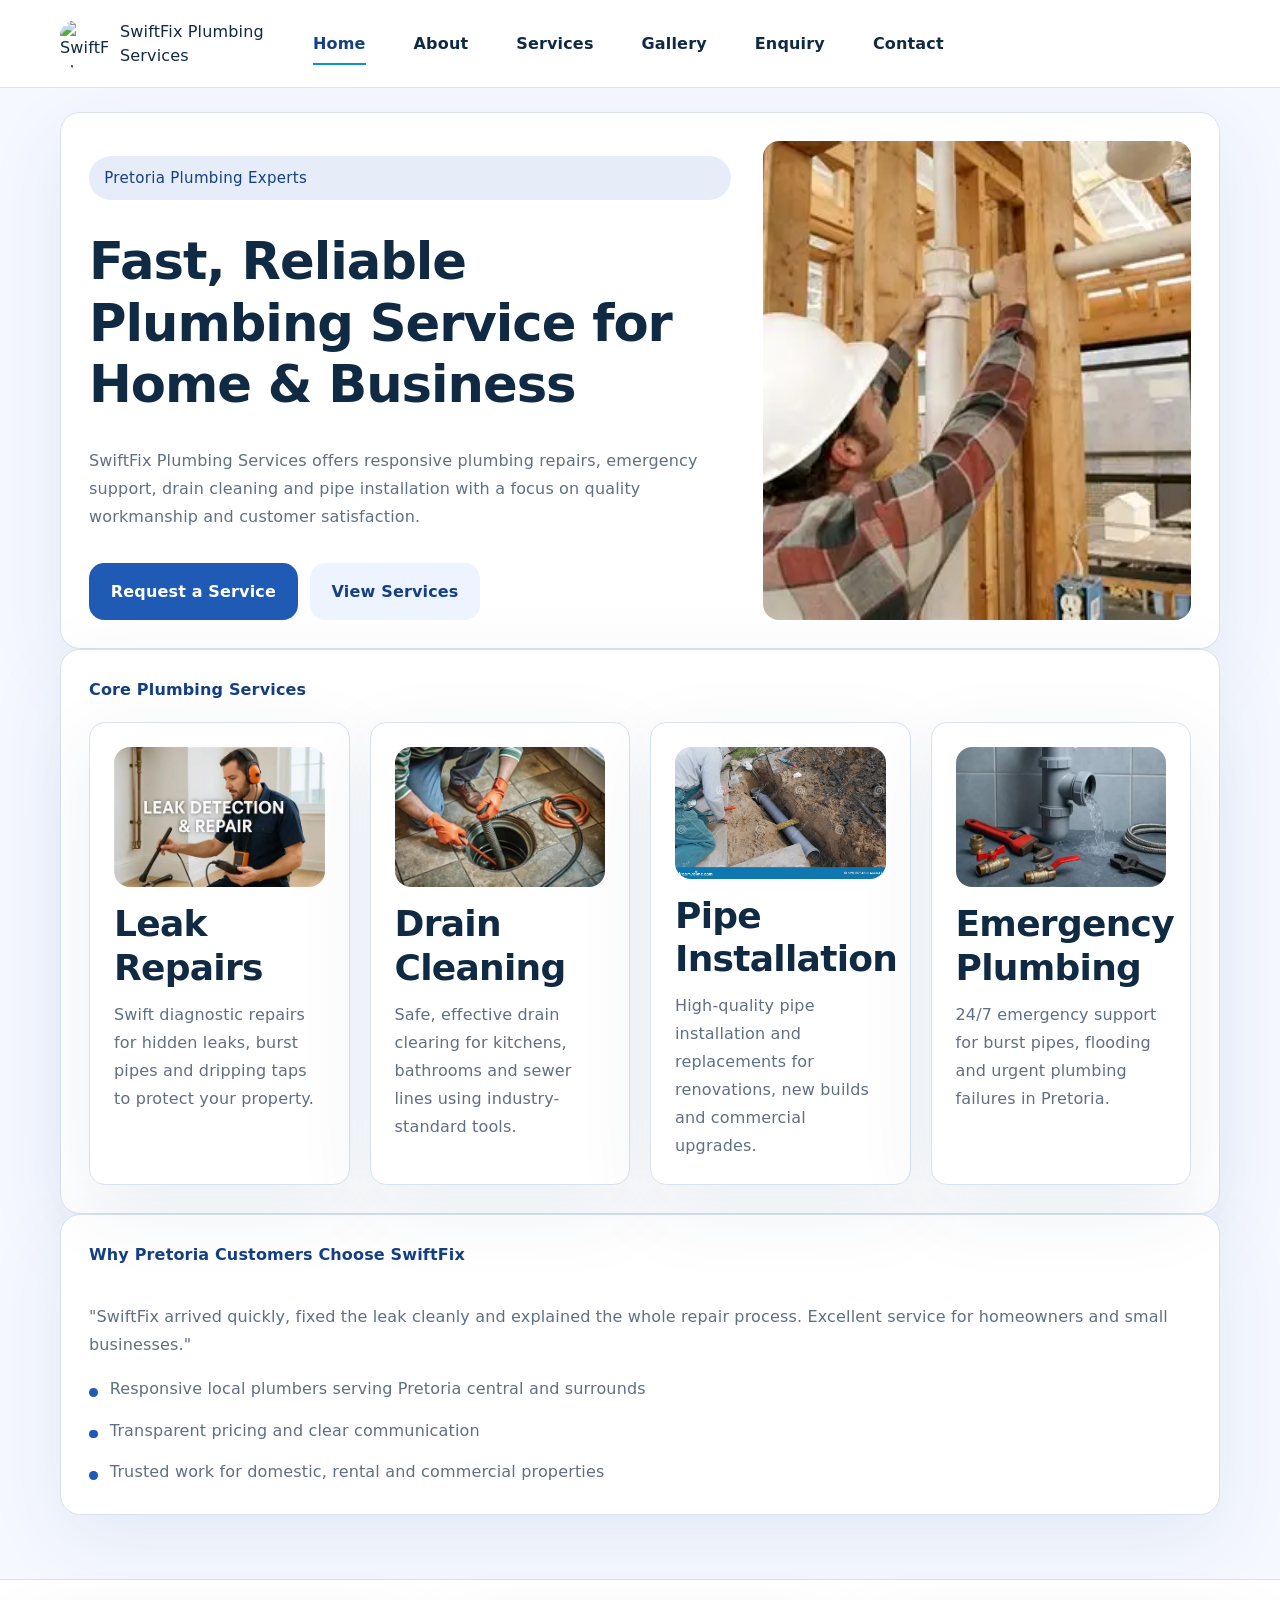
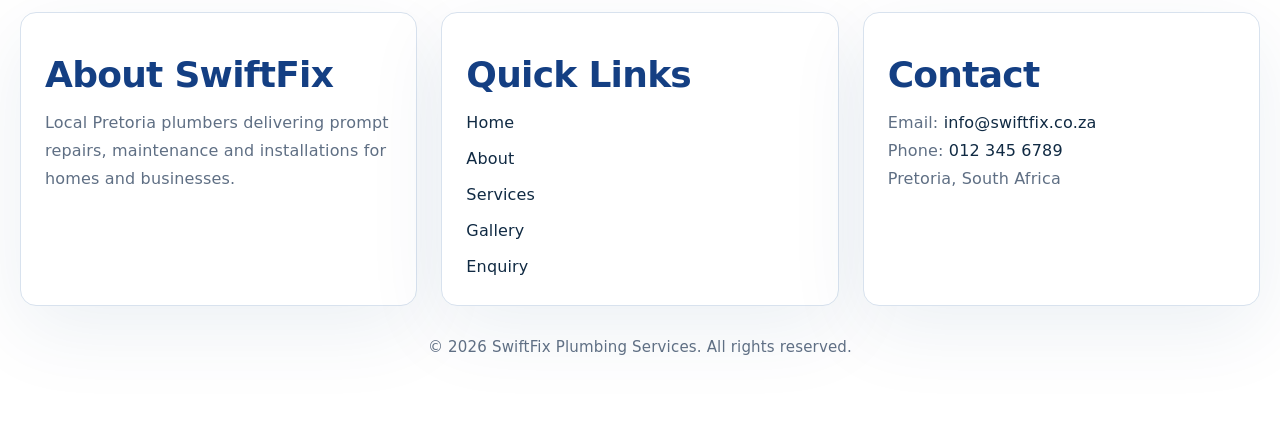
==== commit d33575f6: "Part 3: Contact form validation + mailto submission; SEO (robots/sitemap) and security CSP" ====
--- a/index.html
+++ b/index.html
@@ -4,11 +4,45 @@
     <meta charset="UTF-8">
     <meta name="viewport" content="width=device-width, initial-scale=1.0">
     <title>SwiftFix Plumbing Services | Pretoria Emergency Plumbers</title>
+    <link rel="canonical" href="https://soft-codes11.github.io/swiftfix-website-part1/">
+
+    <meta property="og:title" content="SwiftFix Plumbing Services">
+    <meta property="og:description" content="Fast, reliable plumbing services in Pretoria.">
+    <meta property="og:url" content="https://soft-codes11.github.io/swiftfix-website-part1/">
+    <meta property="og:type" content="website">
+    <meta property="og:image" content="https://soft-codes11.github.io/swiftfix-website-part1/images/plumber%20installing%20new%20pipes%20during%20renovation.webp">
+
+    <meta name="twitter:card" content="summary_large_image">
+    <meta name="twitter:title" content="SwiftFix Plumbing Services">
+    <meta name="twitter:description" content="Fast, reliable plumbing services in Pretoria.">
+
+    <link rel="icon" href="favicon.ico">
+
     <meta name="description" content="SwiftFix Plumbing Services delivers fast, reliable plumbing repairs, leak detection, and emergency plumbing in Pretoria and surrounding areas.">
     <meta name="keywords" content="Pretoria plumbing, emergency plumber Pretoria, leak repair, drain cleaning, pipe installation, SwiftFix Plumbing">
-    <link rel="stylesheet" href="css/style.css">
+
+    <script type="application/ld+json">
+    {
+      "@context": "https://schema.org",
+      "@type": "Plumber",
+      "name": "SwiftFix Plumbing Services",
+      "url": "https://soft-codes11.github.io/swiftfix-website-part1/",
+      "telephone": "+27123456789",
+      "address": {
+        "@type": "PostalAddress",
+        "addressLocality": "Pretoria",
+        "addressCountry": "ZA"
+      }
+    }
+    </script>
+
+    <meta http-equiv="Content-Security-Policy" content="default-src 'self'; img-src 'self' https: data:; style-src 'self' https: 'unsafe-inline'; script-src 'self' 'unsafe-inline'; frame-src https:; object-src 'none'; base-uri 'self'; form-action 'self' https:; connect-src 'self' https:;">
+
+    <link rel="stylesheet" href="css/style.css" />
+
 </head>
 <body>
+<!-- Site header and primary navigation -->
 <header class="site-header">
     <div class="header-inner">
         <div class="brand">
@@ -34,6 +68,7 @@
     </div>
 </header>
 <main class="page-content">
+    <!-- Hero section -->
     <section class="hero">
         <div class="hero-content">
             <p class="badge">Pretoria Plumbing Experts</p>
@@ -49,6 +84,7 @@
                 alt="Plumber installing new pipes during renovation">
         </div>
     </section>
+    <!-- Core service overview -->
     <section class="service-cards">
         <div class="section-title">Core Plumbing Services</div>
         <div class="grid-2 grid-4">
@@ -78,6 +114,7 @@
             </article>
         </div>
     </section>
+    <!-- Customer testimonial and key benefits -->
     <section class="highlight-card">
         <div class="section-title">Why Pretoria Customers Choose SwiftFix</div>
         <div class="quote-block">
@@ -90,6 +127,7 @@
         </ul>
     </section>
 </main>
+<!-- Site footer -->
 <footer class="site-footer">
     <div class="footer-grid">
         <div class="footer-column">
